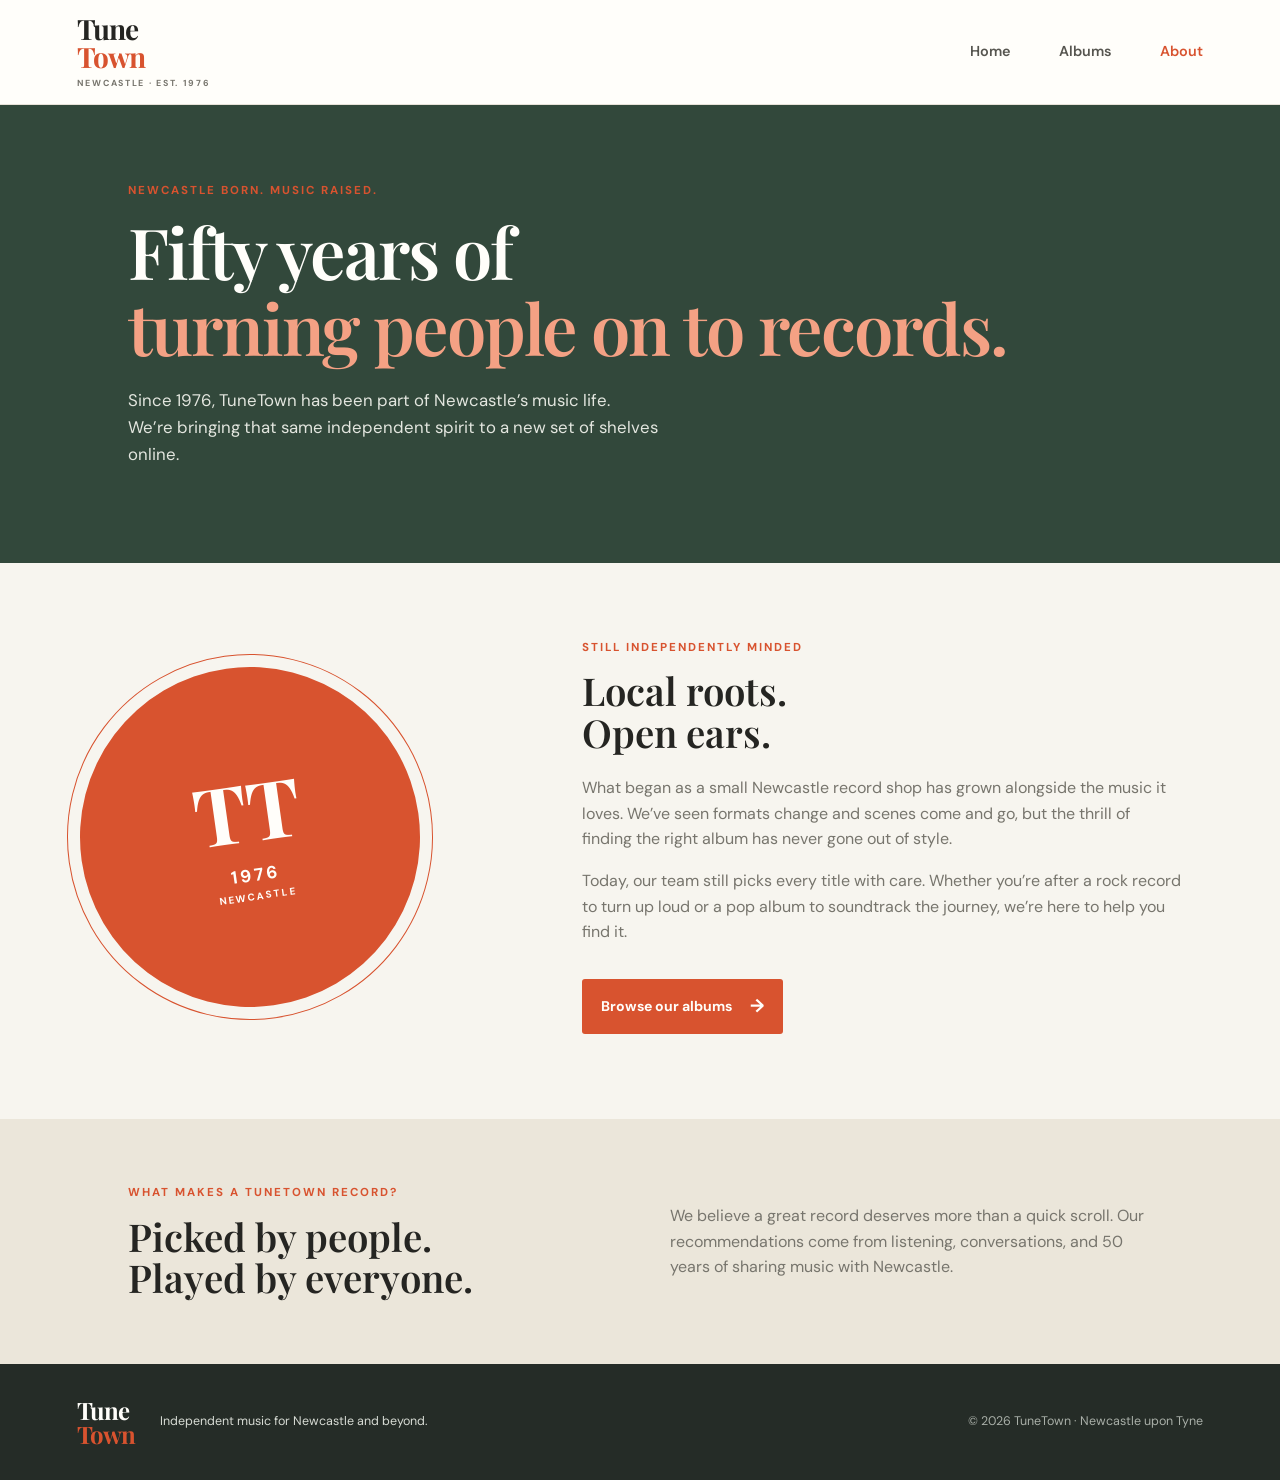
==== about.html @ 14e35cf9 "Add TuneTown website pages" ====
<!DOCTYPE html>
<html lang="en">
<head>
    <meta charset="UTF-8">
    <meta name="viewport" content="width=device-width, initial-scale=1.0">
    <meta name="description" content="Meet TuneTown, the independent Newcastle music shop celebrating 50 years of finding the right record for every listener.">
    <title>About TuneTown | Newcastle since 1976</title>
    <link rel="stylesheet" href="style.css">
</head>
<body>
    <header class="site-header">
        <a class="wordmark" href="home.html" aria-label="TuneTown home">Tune<span>Town</span><small>NEWCASTLE · EST. 1976</small></a>
        <nav class="site-nav" aria-label="Main navigation">
            <a href="home.html">Home</a>
            <a href="albums.html">Albums</a>
            <a class="active" href="about.html" aria-current="page">About</a>
        </nav>
    </header>

    <main>
        <section class="page-intro about-intro">
            <p class="eyebrow">Newcastle born. Music raised.</p>
            <h1>Fifty years of<br><span>turning people on to records.</span></h1>
            <p>Since 1976, TuneTown has been part of Newcastle’s music life. We’re bringing that same independent spirit to a new set of shelves online.</p>
        </section>

        <section class="story section-wrap">
            <div class="story-mark" aria-hidden="true"><span>TT</span><strong>1976</strong><small>NEWCASTLE</small></div>
            <div class="story-copy">
                <p class="eyebrow">Still independently minded</p>
                <h2>Local roots.<br>Open ears.</h2>
                <p>What began as a small Newcastle record shop has grown alongside the music it loves. We’ve seen formats change and scenes come and go, but the thrill of finding the right album has never gone out of style.</p>
                <p>Today, our team still picks every title with care. Whether you’re after a rock record to turn up loud or a pop album to soundtrack the journey, we’re here to help you find it.</p>
                <a class="button" href="albums.html">Browse our albums <span aria-hidden="true">→</span></a>
            </div>
        </section>

        <section class="values-strip">
            <div><p class="eyebrow">What makes a TuneTown record?</p><h2>Picked by people.<br>Played by everyone.</h2></div>
            <p>We believe a great record deserves more than a quick scroll. Our recommendations come from listening, conversations, and 50 years of sharing music with Newcastle.</p>
        </section>
    </main>

    <footer class="site-footer">
        <a class="wordmark footer-wordmark" href="home.html">Tune<span>Town</span></a>
        <p>Independent music for Newcastle and beyond.</p>
        <p>© 2026 TuneTown · Newcastle upon Tyne</p>
    </footer>
</body>
</html>
---- style.css ----
@import url('https://fonts.googleapis.com/css2?family=DM+Sans:wght@400;500;600;700&family=Playfair+Display:wght@500;600;700&display=swap');

:root {
    color-scheme: light;
    --ink: #252522;
    --muted: #77756d;
    --paper: #f7f5ef;
    --white: #fffefa;
    --orange: #d8532f;
    --green: #32483b;
    --line: #e7e2d8;
    font-family: 'DM Sans', Arial, sans-serif;
    font-synthesis: none;
    text-rendering: optimizeLegibility;
}

* { box-sizing: border-box; }
html { scroll-behavior: smooth; }
body { margin: 0; color: var(--ink); background: var(--paper); line-height: 1.6; }
a { color: inherit; }
a:focus-visible { outline: 3px solid var(--orange); outline-offset: 4px; }

.site-header {
    min-height: 86px;
    padding: 15px max(6vw, 24px);
    display: flex;
    align-items: center;
    justify-content: space-between;
    gap: 24px;
    background: var(--white);
    border-bottom: 1px solid var(--line);
}

.wordmark {
    display: inline-flex;
    flex-direction: column;
    color: var(--ink);
    font-family: 'Playfair Display', Georgia, serif;
    font-size: 1.75rem;
    font-weight: 700;
    letter-spacing: -1.3px;
    line-height: 1;
    text-decoration: none;
}

.wordmark span { color: var(--orange); }
.wordmark small {
    margin-top: 6px;
    color: var(--muted);
    font: 700 .55rem 'DM Sans', Arial, sans-serif;
    letter-spacing: 1.7px;
}

.site-nav { display: flex; align-items: center; gap: clamp(18px, 4vw, 48px); }
.site-nav a {
    padding: 9px 0;
    color: #56554f;
    font-size: .9rem;
    font-weight: 600;
    text-decoration: none;
}
.site-nav a:hover, .site-nav a.active { color: var(--orange); }

.hero {
    min-height: 515px;
    padding: 72px max(10vw, 32px);
    display: grid;
    grid-template-columns: 1.1fr .9fr;
    align-items: center;
    gap: 60px;
    overflow: hidden;
    color: var(--white);
    background: var(--green);
}

.hero-copy { max-width: 570px; }
.eyebrow {
    margin: 0 0 13px;
    color: var(--orange);
    font-size: .72rem;
    font-weight: 700;
    letter-spacing: 2px;
    text-transform: uppercase;
}
.hero .eyebrow { color: #f4a184; }
h1, h2, h3, p { margin-top: 0; }
h1, h2 { font-family: 'Playfair Display', Georgia, serif; font-weight: 600; line-height: 1.08; }
.hero h1, .page-intro h1 { margin-bottom: 22px; font-size: clamp(3rem, 6vw, 5.4rem); letter-spacing: -2px; }
.hero h1 span, .page-intro h1 span { color: #f4a184; }
.hero-copy > p:not(.eyebrow), .page-intro > p:not(.eyebrow) { max-width: 510px; color: #e3e6df; font-size: 1.05rem; }
.button {
    display: inline-flex;
    align-items: center;
    gap: 18px;
    margin-top: 18px;
    padding: 13px 19px;
    color: var(--white);
    background: var(--orange);
    border-radius: 3px;
    font-size: .88rem;
    font-weight: 700;
    text-decoration: none;
}
.button:hover { background: #b94222; }
.button span { font-size: 1.15rem; }

.hero-art { position: relative; display: grid; min-height: 340px; place-items: center; }
.record {
    position: absolute;
    width: min(27vw, 315px);
    aspect-ratio: 1;
    border: 1px solid rgba(255,255,255,.14);
    border-radius: 50%;
    background: repeating-radial-gradient(circle, #292a27 0 2px, #383a35 3px 4px, #252622 5px 7px);
    box-shadow: 0 25px 60px #16251d88;
}
.record::before {
    position: absolute;
    inset: 35%;
    border-radius: 50%;
    background: var(--orange);
    content: '';
}
.record::after {
    position: absolute;
    inset: 48%;
    border-radius: 50%;
    background: var(--paper);
    content: '';
}
.record-back { transform: translate(-22%, -4%) rotate(-18deg); background-color: #5a392b; }
.record-front { transform: translate(13%, 10%) rotate(12deg); }
.record-label {
    position: absolute;
    z-index: 1;
    top: 42%;
    left: 42%;
    color: white;
    font-size: .7rem;
    font-weight: 700;
    line-height: 1.3;
    text-align: center;
}
.hero-sticker {
    position: absolute;
    right: 2%;
    bottom: 3%;
    width: 104px;
    height: 104px;
    display: grid;
    align-content: center;
    color: var(--ink);
    background: #f2c865;
    border-radius: 50%;
    font-family: 'Playfair Display', Georgia, serif;
    font-size: 1.7rem;
    line-height: 1;
    text-align: center;
    transform: rotate(10deg);
}
.hero-sticker small { margin-top: 5px; font: 700 .52rem 'DM Sans', Arial, sans-serif; letter-spacing: 1px; }

.section-wrap { width: min(1120px, 88%); margin: 0 auto; }
.welcome {
    padding-top: 82px;
    padding-bottom: 72px;
    display: grid;
    grid-template-columns: 1fr 1fr;
    align-items: end;
    gap: 60px;
}
.welcome h2, .section-heading h2, .story h2, .values-strip h2 {
    margin-bottom: 0;
    font-size: clamp(2rem, 3vw, 2.9rem);
}
.welcome > p { margin-bottom: 4px; color: var(--muted); }
.featured { padding: 10px 0 86px; }
.section-heading { margin-bottom: 28px; display: flex; align-items: end; justify-content: space-between; gap: 24px; }
.text-link { color: var(--orange); font-size: .87rem; font-weight: 700; text-decoration: none; }
.text-link:hover { text-decoration: underline; }
.text-link span { margin-left: 7px; font-size: 1.1rem; }
.album-grid { display: grid; grid-template-columns: repeat(3, minmax(0, 1fr)); gap: 24px; }
.album-card { overflow: hidden; background: var(--white); border: 1px solid var(--line); }
.album-card img { display: block; width: 100%; aspect-ratio: 1.08; object-fit: cover; background: #ddd8ca; }
.album-info { padding: 18px 20px 21px; }
.genre-tag { margin-bottom: 5px; color: var(--orange); font-size: .68rem; font-weight: 700; letter-spacing: 1px; text-transform: uppercase; }
.album-info h3 { margin-bottom: 2px; font-family: 'Playfair Display', Georgia, serif; font-size: 1.35rem; }
.album-info > p:not(.genre-tag) { margin-bottom: 0; color: var(--muted); font-size: .9rem; }
.album-info > .album-price { margin-top: 9px; color: var(--ink); font-weight: 700; }
.album-note { padding-top: 12px; border-top: 1px solid var(--line); margin-top: 14px; }
.home-note {
    padding: 62px 24px;
    color: var(--white);
    background: var(--orange);
    text-align: center;
}
.home-note > p { max-width: 720px; margin: 0 auto 18px; font-family: 'Playfair Display', Georgia, serif; font-size: clamp(1.5rem, 3vw, 2.25rem); line-height: 1.35; }
.home-note .text-link { color: var(--white); }

.page-intro { padding: 77px max(10vw, 32px) 62px; color: var(--white); background: var(--green); }
.page-intro h1 { font-size: clamp(2.8rem, 5.5vw, 4.7rem); }
.page-intro > p:not(.eyebrow) { max-width: 530px; }
.genre-jump { display: flex; gap: 12px; margin-top: 30px; }
.genre-jump a { padding: 9px 14px; color: var(--white); border: 1px solid #ffffff66; border-radius: 2px; font-size: .85rem; font-weight: 600; text-decoration: none; }
.genre-jump a:hover { background: #ffffff1c; }
.genre-jump span { margin-left: 13px; color: #f4a184; font-size: .7rem; }
.genre-section { padding-top: 60px; padding-bottom: 12px; scroll-margin-top: 20px; }
.genre-section + .genre-section { padding-top: 65px; padding-bottom: 75px; }
.genre-heading { margin-bottom: 23px; }
.album-count { margin-left: 10px; color: var(--muted); font: 600 .78rem 'DM Sans', Arial, sans-serif; letter-spacing: 0; white-space: nowrap; }

.about-intro { padding-bottom: 78px; }
.about-intro h1 span { color: #f4a184; }
.story { padding-top: 76px; padding-bottom: 85px; display: grid; grid-template-columns: .8fr 1.2fr; align-items: center; gap: 90px; }
.story-mark {
    width: min(100%, 340px);
    aspect-ratio: 1;
    display: flex;
    flex-direction: column;
    align-items: center;
    justify-content: center;
    color: var(--white);
    background: var(--orange);
    border-radius: 50%;
    outline: 1px solid #d8532f;
    outline-offset: 12px;
    transform: rotate(-8deg);
}
.story-mark span { font-family: 'Playfair Display', Georgia, serif; font-size: 5rem; font-weight: 700; line-height: 1; }
.story-mark strong { margin-top: 12px; font-size: 1.1rem; letter-spacing: 3px; }
.story-mark small { font-size: .62rem; font-weight: 700; letter-spacing: 2px; }
.story-copy h2 { margin-bottom: 22px; }
.story-copy > p:not(.eyebrow) { max-width: 600px; color: var(--muted); }
.values-strip { padding: 65px max(10vw, 32px); display: grid; grid-template-columns: 1fr 1fr; align-items: center; gap: 60px; background: #ebe6da; }
.values-strip > p { max-width: 500px; margin: 0; color: var(--muted); }

.site-footer { padding: 34px max(6vw, 24px); display: grid; grid-template-columns: auto 1fr auto; align-items: center; gap: 25px; color: #d7dbd4; background: #252c27; }
.footer-wordmark { color: var(--white); font-size: 1.5rem; }
.site-footer p { margin: 0; font-size: .78rem; }
.site-footer p:last-child { color: #a9afa8; text-align: right; }

@media (max-width: 760px) {
    .hero { min-height: 0; padding: 58px 8%; grid-template-columns: 1fr; gap: 14px; }
    .hero-art { min-height: 280px; }
    .record { width: min(60vw, 280px); }
    .hero-sticker { right: 9%; bottom: 0; width: 86px; height: 86px; font-size: 1.4rem; }
    .welcome { padding-top: 60px; padding-bottom: 45px; grid-template-columns: 1fr; gap: 18px; }
    .album-grid { grid-template-columns: repeat(2, minmax(0, 1fr)); gap: 16px; }
    .featured { padding-bottom: 60px; }
    .section-wrap { width: 88%; }
    .page-intro { padding: 58px 8% 48px; }
    .story { padding-top: 55px; padding-bottom: 65px; grid-template-columns: 1fr; gap: 48px; }
    .story-mark { width: min(66vw, 280px); justify-self: center; }
    .values-strip { padding: 50px 8%; grid-template-columns: 1fr; gap: 22px; }
    .site-footer { grid-template-columns: 1fr 1fr; gap: 17px; }
    .site-footer p:nth-child(2) { grid-column: 1 / -1; grid-row: 2; }
    .site-footer p:last-child { text-align: right; }
}

@media (max-width: 480px) {
    .site-header { min-height: 75px; padding: 13px 20px; }
    .wordmark { font-size: 1.5rem; }
    .wordmark small { font-size: .48rem; letter-spacing: 1.25px; }
    .site-nav { gap: 14px; }
    .site-nav a { font-size: .8rem; }
    .hero h1, .page-intro h1 { font-size: 2.8rem; }
    .album-grid { grid-template-columns: 1fr; }
    .album-card img { aspect-ratio: 1.15; }
    .section-heading { align-items: start; flex-direction: column; }
    .genre-section { padding-top: 45px; }
    .album-count { margin-left: 4px; font-size: .68rem; }
    .site-footer { grid-template-columns: 1fr; }
    .site-footer p:nth-child(2) { grid-column: auto; grid-row: auto; }
    .site-footer p:last-child { text-align: left; }
}
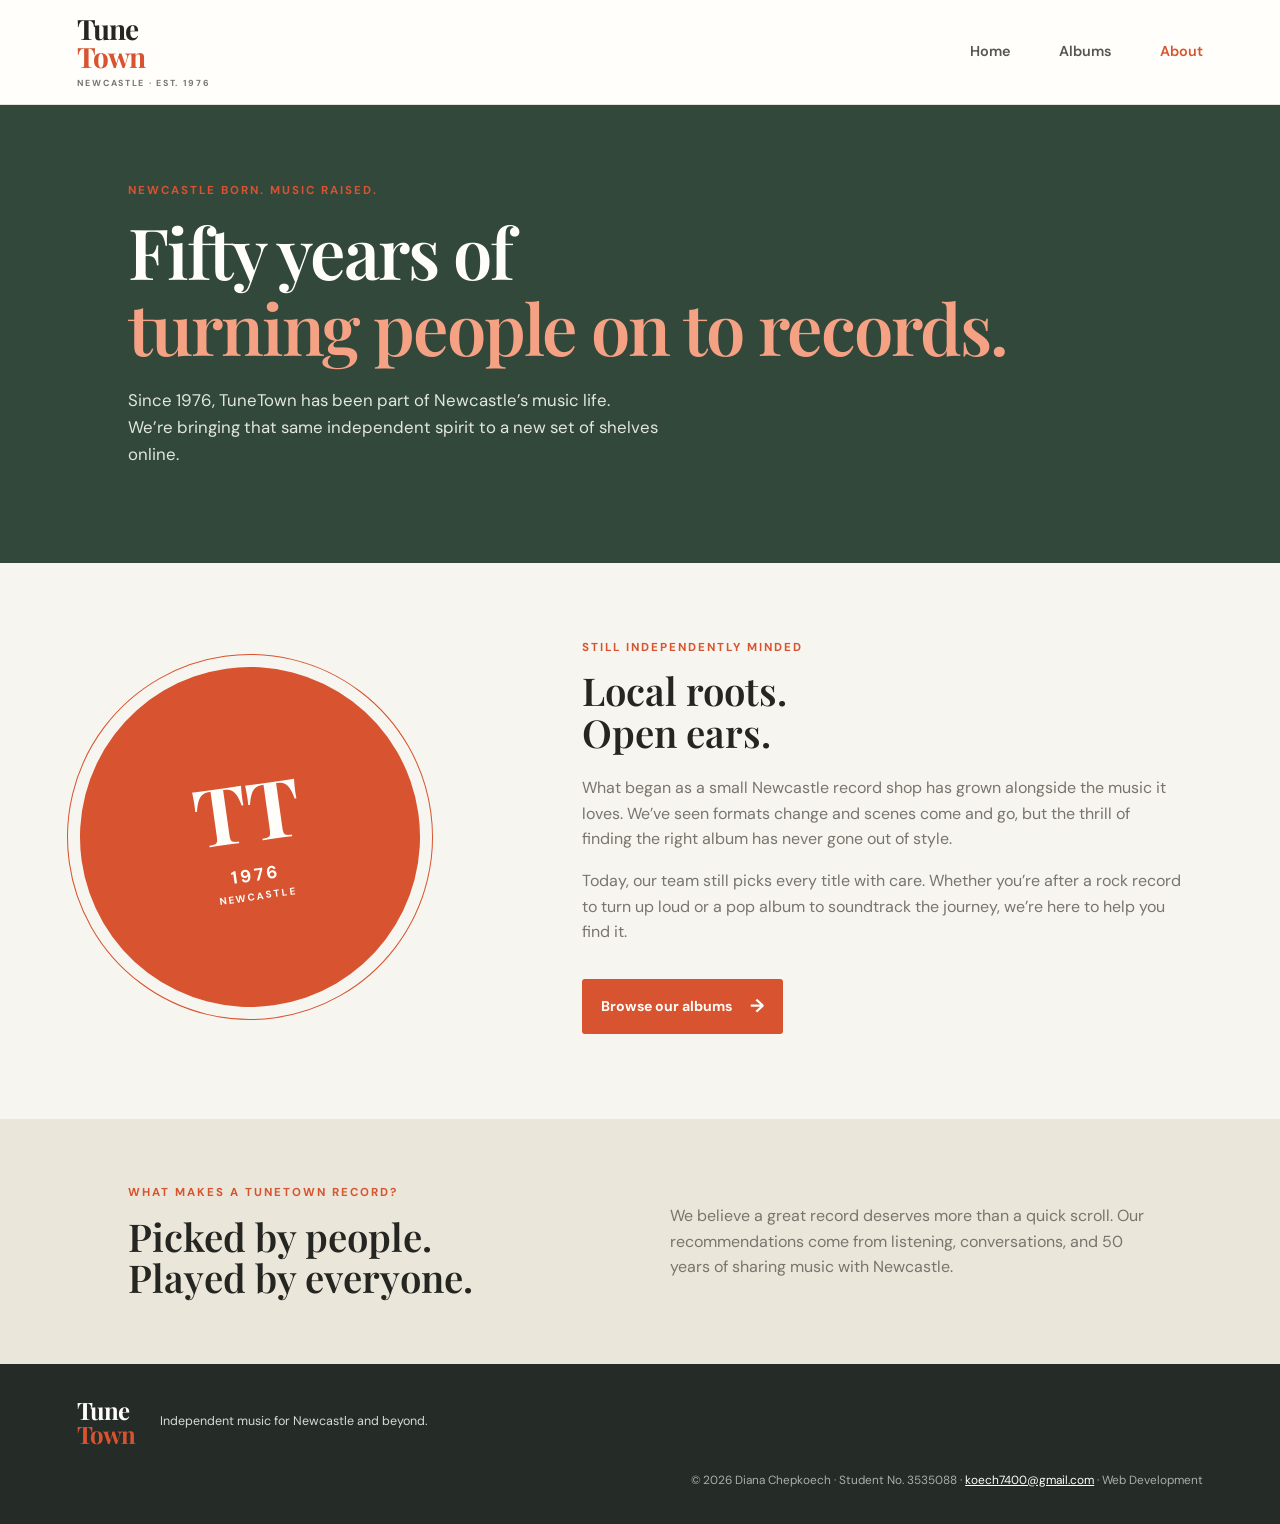
==== commit e15aa783: "Add student copyright details to site footers" ====
--- a/about.html
+++ b/about.html
@@ -44,7 +44,7 @@
     <footer class="site-footer">
         <a class="wordmark footer-wordmark" href="home.html">Tune<span>Town</span></a>
         <p>Independent music for Newcastle and beyond.</p>
-        <p>© 2026 TuneTown · Newcastle upon Tyne</p>
+        <p class="copyright">© 2026 Diana Chepkoech · Student No. 3535088 · <a href="mailto:koech7400@gmail.com">koech7400@gmail.com</a> · Web Development</p>
     </footer>
 </body>
 </html>
--- a/style.css
+++ b/style.css
@@ -238,6 +238,8 @@
 .footer-wordmark { color: var(--white); font-size: 1.5rem; }
 .site-footer p { margin: 0; font-size: .78rem; }
 .site-footer p:last-child { color: #a9afa8; text-align: right; }
+.site-footer .copyright { grid-column: 1 / -1; color: #a9afa8; font-size: .74rem; text-align: center; }
+.site-footer .copyright a { color: var(--white); }
 
 @media (max-width: 760px) {
     .hero { min-height: 0; padding: 58px 8%; grid-template-columns: 1fr; gap: 14px; }
